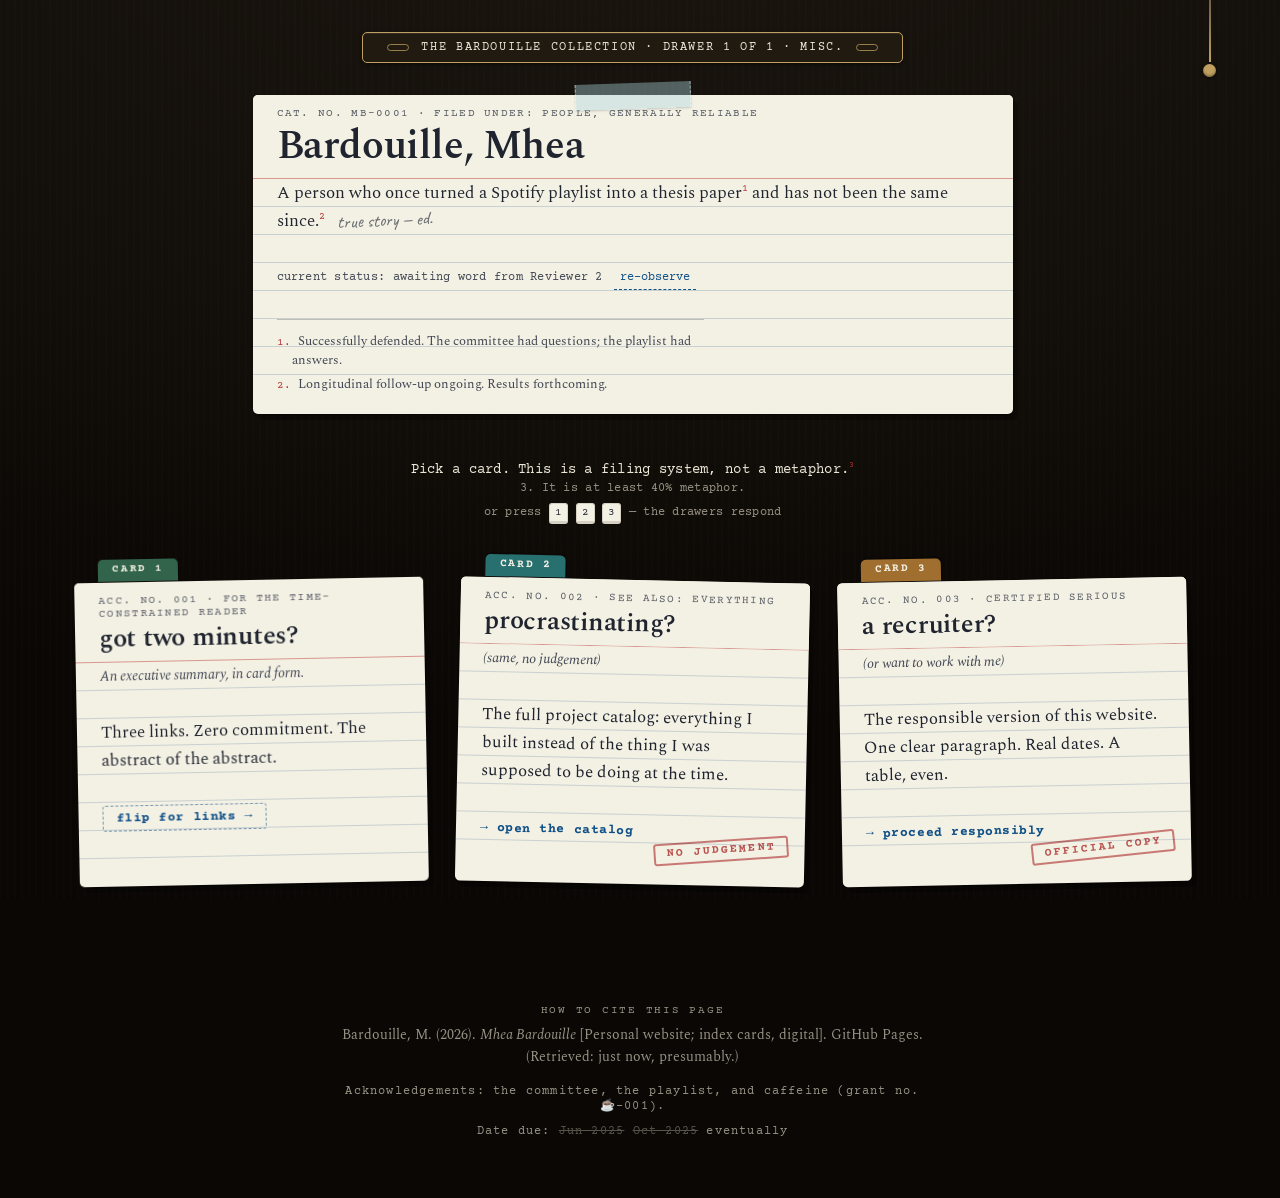
==== index.html @ 41c5c406 "Initial catalog: drawer 1 of 1" ====
<!DOCTYPE html>
<html lang="en">
<head>
  <meta charset="UTF-8">
  <meta name="viewport" content="width=device-width, initial-scale=1.0">
  <title>Bardouille, M. — The Collection</title>
  <meta name="description" content="Mhea Bardouille: a person who once turned a Spotify playlist into a thesis paper and has not been the same since. Filed under: people, generally reliable.">
  <meta property="og:title" content="Bardouille, M. — The Collection">
  <meta property="og:description" content="A person who once turned a Spotify playlist into a thesis paper and has not been the same since.">
  <meta property="og:type" content="website">
  <link rel="icon" href="data:image/svg+xml,<svg xmlns='http://www.w3.org/2000/svg' viewBox='0 0 64 64'><rect x='3' y='11' width='58' height='42' rx='5' fill='%23F1EDDE' stroke='%23B0A98F' stroke-width='2'/><path d='M3 24h58' stroke='%23C4573B' stroke-width='2.5'/><path d='M10 34h44M10 42h44' stroke='%238FA5C8' stroke-width='1.5'/></svg>">
  <link rel="preconnect" href="https://fonts.googleapis.com">
  <link rel="preconnect" href="https://fonts.gstatic.com" crossorigin>
  <link href="https://fonts.googleapis.com/css2?family=Spectral:ital,wght@0,400;0,600;0,700;1,400;1,600&amp;family=Courier+Prime:ital,wght@0,400;0,700;1,400&amp;family=Caveat:wght@500;600&amp;display=swap" rel="stylesheet">
  <link rel="stylesheet" href="styles.css">
</head>
<body data-shortcuts="drawers" data-away-title="(the drawer is still open)">
  <a class="skip-link" href="#main">Skip to the cards</a>

  <button class="lamp-cord js-only" id="lamp-cord" type="button" aria-pressed="false"
          aria-label="Toggle the desk lamp" title="the lamp (its electricity bill is a footnote)">
    <span class="cord-line"></span><span class="cord-pull"></span>
  </button>

  <header class="drawer-label">
    <span class="drawer-plate">The Bardouille Collection &middot; Drawer 1 of 1 &middot; Misc.</span>
  </header>

  <main id="main" class="page">
    <p id="interaction-feedback" class="sr-only" role="status" aria-live="polite"></p>

    <!-- The name card. Surname first; this is a catalog, not a party. -->
    <section class="card card--wide tape" aria-labelledby="site-name">
      <div class="card-head">
        <p class="catalog-no">Cat. no. MB-0001 &middot; Filed under: People, generally reliable</p>
        <h1 id="site-name">Bardouille, Mhea</h1>
      </div>
      <div class="card-body">
        <p>A person who once turned a Spotify playlist into a thesis paper<sup>1</sup> and
        has not been the same since.<sup>2</sup>
        <span class="margin-note">true story &mdash; ed.</span></p>
        <p class="tw status-line">current status: <span id="status-slot" aria-live="polite" aria-atomic="true">writing, allegedly</span>
          <button class="reroll js-only" id="status-reroll" type="button"
                  title="n.b. the status is subject to the observer effect">re-observe</button>
        </p>
        <ol class="footnotes">
          <li>Successfully defended. The committee had questions; the playlist had answers.</li>
          <li>Longitudinal follow-up ongoing. Results forthcoming.</li>
        </ol>
      </div>
    </section>

    <p class="tw desk-note">
      Pick a card. This is a filing system, not a metaphor.<sup>3</sup>
      <span class="fn-inline">3. It is at least 40% metaphor.</span>
      <span class="kbd-row">or press <kbd>1</kbd> <kbd>2</kbd> <kbd>3</kbd> &mdash; the drawers respond</span>
    </p>

    <div class="card-grid">

      <!-- CARD 1 — got two minutes? Flips over, as cards do. -->
      <div class="flip-scene">
        <div class="flip-inner">
          <section class="card flip-face flip-front" aria-labelledby="card1-title">
            <span class="tab tab--green">Card 1</span>
            <div class="card-head">
              <p class="catalog-no">Acc. no. 001 &middot; For the time-constrained reader</p>
              <h2 id="card1-title">got two minutes?</h2>
            </div>
            <div class="card-body">
              <p class="subtitle">An executive summary, in card form.</p>
              <p>Three links. Zero commitment. The abstract of the abstract.</p>
              <button class="flip-btn js-only" type="button" data-flip aria-expanded="false" aria-controls="card1-back">
                flip for links &rarr;
              </button>
              <noscript>
                <!-- The card cannot flip without JavaScript; the links appear here instead -->
                <p class="tw"><span>LinkedIn link pending</span>
                &middot; <a href="projects.html">Card 2</a>
                &middot; <a href="recruiter.html">Card 3</a></p>
              </noscript>
            </div>
          </section>

          <section class="card flip-face flip-back" id="card1-back" inert aria-hidden="true" aria-labelledby="card1-back-title">
            <div class="card-head">
              <p class="catalog-no">Reverse side &middot; As promised</p>
              <h2 id="card1-back-title">three links</h2>
            </div>
            <div class="card-body">
              <ul class="link-list">
                <li>
                  <!-- REPLACE-ME: real LinkedIn URL -->
                  <a href="#" data-placeholder="linkedin" aria-disabled="true" tabindex="-1" rel="me">Highlights &mdash; LinkedIn &#8599;</a>
                  <span class="link-note">the sanctioned summary</span>
                </li>
                <li>
                  <a href="projects.html">Actually, I have time &rarr; Card 2</a>
                  <span class="link-note">the full project catalog</span>
                </li>
                <li>
                  <a href="recruiter.html">Actually, I'm hiring &rarr; Card 3</a>
                  <span class="link-note">the responsible version</span>
                </li>
              </ul>
              <button class="flip-btn js-only" type="button" data-flip>&larr; flip back</button>
            </div>
          </section>
        </div>
      </div>

      <!-- CARD 2 — procrastinating? -->
      <a class="card card-link tilt-r" href="projects.html" aria-labelledby="card2-title">
        <span class="tab tab--teal">Card 2</span>
        <div class="card-head">
          <p class="catalog-no">Acc. no. 002 &middot; See also: everything</p>
          <h2 id="card2-title">procrastinating?</h2>
        </div>
        <div class="card-body">
          <p class="subtitle">(same, no judgement)</p>
          <p>The full project catalog: everything I built instead of the thing I was supposed to be doing at the time.</p>
          <span class="cta">&rarr; open the catalog</span>
        </div>
        <span class="stamp" aria-hidden="true">No judgement</span>
      </a>

      <!-- CARD 3 — a recruiter? -->
      <a class="card card-link tilt-l" href="recruiter.html" aria-labelledby="card3-title">
        <span class="tab tab--amber">Card 3</span>
        <div class="card-head">
          <p class="catalog-no">Acc. no. 003 &middot; Certified serious</p>
          <h2 id="card3-title">a recruiter?</h2>
        </div>
        <div class="card-body">
          <p class="subtitle">(or want to work with me)</p>
          <p>The responsible version of this website. One clear paragraph. Real dates. A table, even.</p>
          <span class="cta">&rarr; proceed responsibly</span>
        </div>
        <span class="stamp" aria-hidden="true">Official copy</span>
      </a>

    </div>
  </main>

  <footer class="colophon">
    <p class="tw colophon-label">How to cite this page</p>
    <p class="cite">
      Bardouille, M. (<span id="cite-year">2026</span>). <em>Mhea Bardouille</em>
      [Personal website; index cards, digital]. GitHub Pages.
      (Retrieved: just now, presumably.)
    </p>
    <p class="tw due">Acknowledgements: the committee, the playlist, and caffeine (grant no. &#9749;-001).</p>
    <p class="tw due">Date due: <del>Jun 2025</del> <del>Oct 2025</del> eventually</p>
  </footer>

  <script src="catalog.js" defer></script>
</body>
</html>
---- styles.css ----
/* ==========================================================================
   THE BARDOUILLE COLLECTION — card catalog stylesheet
   One researcher, filed alphabetically by surname.
   ========================================================================== */

:root {
  color-scheme: dark;

  /* The desk */
  --desk:       oklch(0.17 0.012 70);
  --desk-deep:  oklch(0.13 0.010 70);
  --desk-grain: oklch(0.20 0.014 70);

  /* The paper */
  --paper:       oklch(0.955 0.017 95);
  --paper-aged:  oklch(0.925 0.022 90);
  --paper-shade: oklch(0.86 0.020 90);

  /* The rules (the printed kind) */
  --rule-red:  oklch(0.55 0.16 25 / 0.50);
  --rule-blue: oklch(0.58 0.06 245 / 0.28);

  /* The ink */
  --ink:       oklch(0.26 0.02 265);
  --ink-soft:  oklch(0.40 0.02 265);
  --ink-faint: oklch(0.54 0.015 265);

  /* Accents — tab colors match the filing scheme, stamp is stamp-colored */
  --tab-green: oklch(0.46 0.07 160);
  --tab-teal:  oklch(0.50 0.07 195);
  --tab-amber: oklch(0.58 0.10 70);
  --stamp:     oklch(0.52 0.17 25);
  --brass:     oklch(0.72 0.09 85);
  --link-ink:  oklch(0.42 0.11 250);

  /* Type */
  --serif: 'Spectral', Georgia, 'Times New Roman', serif;
  --tw: 'Courier Prime', 'Courier New', ui-monospace, monospace;

  /* Geometry — index cards are ruled at fixed intervals; so are we */
  --line: 26px;
  --radius: 5px;
  --space-1: 0.25rem;
  --space-2: 0.5rem;
  --space-3: 0.75rem;
  --space-4: 1rem;
  --space-5: 1.5rem;
  --space-6: 2rem;
  --space-8: 3rem;

  /* Motion */
  --ease-out: cubic-bezier(0.16, 1, 0.3, 1);
  --transition-fast: all 0.14s var(--ease-out);
  --transition-base: all 0.22s var(--ease-out);

  /* Physical shadows — cards sit ON the desk, they do not float */
  --shadow-card: 0 1px 2px oklch(0 0 0 / 0.35), 5px 6px 0 oklch(0 0 0 / 0.26);
  --shadow-lift: 0 2px 5px oklch(0 0 0 / 0.35), 8px 10px 0 oklch(0 0 0 / 0.30);
}

/* --------------------------------------------------------------------------
   Base
   -------------------------------------------------------------------------- */

*, *::before, *::after { box-sizing: border-box; }

html { scroll-behavior: smooth; }

body {
  isolation: isolate;
  margin: 0;
  min-height: 100vh;
  min-height: 100dvh;
  font-family: var(--serif);
  color: var(--ink);
  background:
    repeating-linear-gradient(
      90deg,
      oklch(1 0 0 / 0.008) 0 2px,
      transparent 2px 7px
    ),
    radial-gradient(120% 90% at 50% -10%, var(--desk-grain), var(--desk) 55%, var(--desk-deep) 100%);
  background-attachment: fixed;
}

.skip-link {
  position: absolute;
  left: var(--space-4);
  top: -100px;
  z-index: 10;
  padding: var(--space-2) var(--space-4);
  background: var(--paper);
  color: var(--ink);
  font-family: var(--tw);
  font-size: 0.8rem;
  border-radius: var(--radius);
  transition: var(--transition-fast);

  &:focus-visible { top: var(--space-4); }
}

:focus-visible {
  outline: 2px solid var(--brass);
  outline-offset: 3px;
  border-radius: 2px;
}

[hidden] { display: none !important; }

/* Controls that only work with catalog.js stay out of the no-JS version. */
html:not(.js) .js-only { display: none !important; }
html:not(.js) a[href="#"][aria-disabled="true"] {
  pointer-events: none;
  cursor: default;
  color: var(--ink-faint);
  text-decoration: none;
  border-bottom-color: transparent;
}

.sr-only {
  position: absolute;
  width: 1px;
  height: 1px;
  padding: 0;
  margin: -1px;
  overflow: hidden;
  clip: rect(0, 0, 0, 0);
  white-space: nowrap;
  border: 0;
}

::selection {
  background: oklch(0.88 0.16 100 / 0.85); /* highlighter, the yellow kind */
  color: oklch(0.20 0.02 265);
}

.page {
  max-width: 1160px;
  margin: 0 auto;
  padding: var(--space-6) var(--space-5) var(--space-8);
}

/* --------------------------------------------------------------------------
   Drawer label — the brass plate at the top of every drawer
   -------------------------------------------------------------------------- */

.drawer-label {
  display: flex;
  justify-content: center;
  padding: var(--space-6) var(--space-4) 0;
}

.drawer-plate {
  display: inline-flex;
  align-items: center;
  gap: var(--space-3);
  padding: var(--space-2) var(--space-5);
  font-family: var(--tw);
  font-size: 0.72rem;
  letter-spacing: 0.14em;
  text-transform: uppercase;
  color: var(--paper-aged);
  background: oklch(0.22 0.02 80);
  border: 1px solid var(--brass);
  border-radius: var(--radius);
  box-shadow:
    inset 0 1px 0 oklch(1 0 0 / 0.08),
    0 2px 4px oklch(0 0 0 / 0.4);

  /* The drawer handle, purely ceremonial */
  &::before, &::after {
    content: "";
    width: 22px;
    height: 7px;
    border: 1.5px solid var(--brass);
    border-radius: 4px;
    opacity: 0.75;
  }
}

@media (max-width: 480px) {
  .drawer-plate {
    max-width: calc(100vw - 2rem);
    flex-wrap: wrap;
    justify-content: center;
    gap: var(--space-2);
    padding-inline: var(--space-3);
    line-height: 1.4;
    text-align: center;
  }

  .drawer-plate::before,
  .drawer-plate::after { display: none; }
}

.breadcrumb {
  display: block;
  width: fit-content;
  margin: var(--space-5) auto 0;
  font-family: var(--tw);
  font-size: 0.78rem;
  letter-spacing: 0.08em;
  color: var(--paper-aged);
  text-decoration: none;
  border-bottom: 1px dashed oklch(0.72 0.09 85 / 0.5);
  padding-bottom: 2px;
  transition: var(--transition-fast);

  &:hover { color: var(--brass); border-bottom-style: solid; }
}

/* --------------------------------------------------------------------------
   The index card
   -------------------------------------------------------------------------- */

.card {
  position: relative;
  display: flex;
  flex-direction: column;
  background: var(--paper);
  border-radius: var(--radius);
  box-shadow: var(--shadow-card);
  color: var(--ink);
  /* Tilt: cards were filed by hand */
  --tilt: 0deg;
  transform: rotate(var(--tilt));
}

.tilt-l { --tilt: -1.1deg; }
.tilt-r { --tilt: 1.2deg; }

.card-head {
  padding: var(--space-3) var(--space-5) var(--space-2);
  background: var(--paper);
  border-bottom: 1.5px solid var(--rule-red);
  border-radius: var(--radius) var(--radius) 0 0;

  h1, h2, h3 {
    margin: 0;
    font-weight: 600;
    letter-spacing: -0.01em;
    line-height: 1.15;
  }
}

.card-body {
  flex: 1;
  padding: 0 var(--space-5) var(--space-4);
  line-height: var(--line);
  font-size: 1rem;
  /* Ruled lines, phase-locked to the text sitting on them */
  background-image: repeating-linear-gradient(
    to bottom,
    transparent 0 calc(var(--line) - 1px),
    var(--rule-blue) calc(var(--line) - 1px) var(--line)
  );
  background-origin: content-box;

  p { margin: 0 0 var(--space-3); }
  p:last-child { margin-bottom: 0; }
}

.card--wide {
  max-width: 760px;
  margin-inline: auto;
}

/* Catalog metadata line above the title */
.catalog-no {
  margin: 0 0 var(--space-1);
  font-family: var(--tw);
  font-size: 0.68rem;
  letter-spacing: 0.12em;
  text-transform: uppercase;
  color: var(--ink-faint);
}

/* --------------------------------------------------------------------------
   Tabs — the part of the divider that sticks up out of the drawer
   -------------------------------------------------------------------------- */

.tab {
  position: absolute;
  top: -1.45rem;
  left: var(--space-5);
  padding: 0.2rem 0.9rem 0.35rem;
  font-family: var(--tw);
  font-size: 0.7rem;
  font-weight: 700;
  letter-spacing: 0.14em;
  text-transform: uppercase;
  color: var(--paper);
  border-radius: var(--radius) var(--radius) 0 0;
  box-shadow: 2px -2px 0 oklch(0 0 0 / 0.18);
}

.tab--green { background: var(--tab-green); }
.tab--teal  { background: var(--tab-teal); }
.tab--amber { background: var(--tab-amber); }

/* --------------------------------------------------------------------------
   Stamps — wielded with bureaucratic confidence
   -------------------------------------------------------------------------- */

.stamp {
  position: absolute;
  right: var(--space-4);
  bottom: var(--space-5);
  padding: 0.15rem 0.7rem;
  font-family: var(--tw);
  font-size: 0.72rem;
  font-weight: 700;
  letter-spacing: 0.18em;
  text-transform: uppercase;
  color: var(--stamp);
  border: 2px solid oklch(0.52 0.17 25 / 0.75);
  border-radius: 3px;
  transform: rotate(-5deg);
  opacity: 0.82;
  pointer-events: none;
  mix-blend-mode: multiply;
}

/* --------------------------------------------------------------------------
   Typewriter utilities
   -------------------------------------------------------------------------- */

.tw {
  font-family: var(--tw);
  font-size: 0.82rem;
  letter-spacing: 0.02em;
}

.desk-note {
  margin: var(--space-8) auto var(--space-6);
  max-width: 640px;
  text-align: center;
  color: var(--paper-aged);
  font-size: 0.85rem;

  .fn-inline {
    display: block;
    margin-top: var(--space-1);
    font-size: 0.72rem;
    color: oklch(0.66 0.02 85);
  }
}

sup {
  font-size: 0.62em;
  line-height: 0;
  color: var(--stamp);
  font-family: var(--tw);
}

.footnotes {
  margin: var(--space-4) 0 0;
  padding: var(--space-3) 0 0;
  border-top: 1px solid oklch(0.26 0.02 265 / 0.25);
  width: 60%;
  min-width: 0;
  list-style: none;
  counter-reset: fn;
  font-size: 0.8rem;
  line-height: 1.5;
  color: var(--ink-soft);

  li {
    counter-increment: fn;
    padding-left: 1.2em;
    text-indent: -1.2em;
    margin-bottom: var(--space-1);

    &::before {
      content: counter(fn) ". ";
      font-family: var(--tw);
      color: var(--stamp);
      font-size: 0.85em;
    }
  }
}

/* --------------------------------------------------------------------------
   Card grid — the drawer, viewed from above
   -------------------------------------------------------------------------- */

.card-grid {
  container-type: inline-size;
  display: grid;
  grid-template-columns: repeat(auto-fit, minmax(290px, 1fr));
  grid-template-columns: repeat(auto-fit, minmax(min(100%, 290px), 1fr));
  gap: var(--space-8) var(--space-6);
  padding-top: var(--space-5); /* room for tabs */
  align-items: stretch;
}

@container (max-width: 700px) {
  .card, .flip-scene { --tilt: 0deg; }
  .card-head, .card-body { padding-inline: var(--space-4); }
}

@media (max-width: 420px) {
  .footnotes { width: 100%; }
}

/* --------------------------------------------------------------------------
   Link cards (Cards 2 & 3) — the entire card is the handle
   -------------------------------------------------------------------------- */

.card-link {
  text-decoration: none;
  transition: var(--transition-base);

  .cta {
    margin-top: auto;
    padding-top: var(--space-3);
    font-family: var(--tw);
    font-size: 0.82rem;
    font-weight: 700;
    letter-spacing: 0.04em;
    color: var(--link-ink);
  }

  &:hover {
    transform: rotate(0deg) translate(-3px, -4px);
    box-shadow: var(--shadow-lift);

    .cta { text-decoration: underline; text-underline-offset: 3px; }
  }

  &:active {
    transform: rotate(0deg) translate(2px, 2px);
    box-shadow: 0 1px 2px oklch(0 0 0 / 0.35), 2px 2px 0 oklch(0 0 0 / 0.26);
  }
}

.subtitle {
  margin: 0;
  font-style: italic;
  font-size: 0.88rem;
  color: var(--ink-soft);
}

/* --------------------------------------------------------------------------
   Card 1 — the flip card. Physically rotates, as cards do.
   -------------------------------------------------------------------------- */

/* Tilted like the others, but the tilt is static: a card with a button on it
   should not move the button while you reach for it. */
.flip-scene {
  perspective: 1400px;
  position: relative;
  --tilt: -1.1deg;
  transform: rotate(var(--tilt));
}

.flip-inner {
  /* Both faces share one grid cell, so the card is as tall as its taller side */
  display: grid;
  height: 100%;
  transform-style: preserve-3d;
  transition: transform 0.65s var(--ease-out);
}

/* State lives on the button's aria-expanded; CSS reads it via :has() */
.flip-scene:has([aria-expanded="true"]) .flip-inner {
  transform: rotateY(180deg);
}

.flip-face {
  grid-area: 1 / 1;
  backface-visibility: hidden;
}

.flip-back {
  transform: rotateY(180deg);
  background: var(--paper-aged); /* the back of the card has seen things */
}

.flip-btn {
  margin-top: auto;
  align-self: flex-start;
  padding: 0.3rem 0.8rem;
  font-family: var(--tw);
  font-size: 0.82rem;
  font-weight: 700;
  letter-spacing: 0.04em;
  color: var(--link-ink);
  background: transparent;
  border: 1px dashed oklch(0.42 0.11 250 / 0.55);
  border-radius: 3px;
  cursor: pointer;
  transition: var(--transition-fast);

  &:hover {
    background: color-mix(in oklch, var(--link-ink) 8%, transparent);
    border-style: solid;
  }
}

.link-list {
  margin: 0;
  padding: 0;
  list-style: none;

  li { margin-bottom: var(--space-2); }

  a {
    color: var(--link-ink);
    font-weight: 600;
    text-decoration: underline;
    text-decoration-color: oklch(0.42 0.11 250 / 0.4);
    text-underline-offset: 3px;
    transition: var(--transition-fast);

    &:hover { text-decoration-color: var(--link-ink); }
  }

  .link-note {
    display: block;
    font-size: 0.78rem;
    font-style: italic;
    color: var(--ink-soft);
  }
}

/* --------------------------------------------------------------------------
   Project catalog cards
   -------------------------------------------------------------------------- */

.meta {
  margin: 0 0 var(--space-3);
  font-family: var(--tw);
  font-size: 0.8rem;

  > div { display: flex; gap: var(--space-2); }

  dt {
    color: var(--ink-faint);
    min-width: 5.5em;
  }

  dd { margin: 0; font-weight: 700; }
}

.proj .cta {
  display: inline-block;
  margin-top: var(--space-2);
  font-family: var(--tw);
  font-size: 0.82rem;
  font-weight: 700;
  color: var(--link-ink);
  text-decoration: none;
  border-bottom: 1px solid oklch(0.42 0.11 250 / 0.4);
  transition: var(--transition-fast);

  &:hover { border-bottom-color: var(--link-ink); }
}

.card--blank {
  justify-content: center;
  align-items: center;
  border: 2px dashed oklch(0.26 0.02 265 / 0.3);
  background: oklch(0.955 0.017 95 / 0.55);
  box-shadow: none;
  text-align: center;
  color: var(--ink-soft);
  font-style: italic;
  padding: var(--space-6);
}

/* Scroll reveal for catalog cards — pure CSS, respectfully optional */
@media (prefers-reduced-motion: no-preference) {
  @keyframes card-in {
    from { opacity: 0; transform: rotate(var(--tilt)) translateY(18px); }
    to   { opacity: 1; transform: rotate(var(--tilt)) translateY(0); }
  }

  .card-grid > .card,
  .card-grid > .flip-scene {
    animation: card-in linear both;
    animation-timeline: view();
    animation-range: entry 0% entry 28%;
  }
}

@media (prefers-reduced-motion: reduce) {
  .flip-inner { transition: none; }
  html { scroll-behavior: auto; }
}

/* --------------------------------------------------------------------------
   The Responsible Version (recruiter page)
   -------------------------------------------------------------------------- */

.cv-stack {
  display: flex;
  flex-direction: column;
  gap: var(--space-6);
  max-width: 820px;
  margin: 0 auto;
  padding-top: var(--space-5);
}

.cv-entry {
  margin-bottom: var(--space-4);

  &:last-child { margin-bottom: 0; }

  .cv-role {
    margin: 0;
    font-weight: 700;
    font-size: 1.02rem;
  }

  .cv-where {
    font-family: var(--tw);
    font-size: 0.78rem;
    letter-spacing: 0.04em;
    color: var(--ink-soft);
  }

  ul {
    margin: var(--space-1) 0 0;
    padding-left: 1.2em;
    font-size: 0.95rem;
  }
}

.skill-group {
  margin-bottom: var(--space-3);

  .skill-label {
    font-family: var(--tw);
    font-size: 0.72rem;
    letter-spacing: 0.12em;
    text-transform: uppercase;
    color: var(--ink-faint);
    margin: 0 0 var(--space-2);
  }
}

.chips {
  display: flex;
  flex-wrap: wrap;
  gap: var(--space-2);
  margin: 0;
  padding: 0;
  list-style: none;

  li {
    padding: 0.1rem 0.65rem;
    font-family: var(--tw);
    font-size: 0.78rem;
    background: var(--paper-aged);
    border: 1px solid oklch(0.26 0.02 265 / 0.28);
    border-radius: 3px;
  }
}

.table-wrap { overflow-x: auto; }

.pub-table {
  width: 100%;
  min-width: 42rem;
  border-collapse: collapse;
  font-size: 0.92rem;

  th {
    padding: var(--space-2) var(--space-3);
    text-align: left;
    font-family: var(--tw);
    font-size: 0.68rem;
    font-weight: 700;
    letter-spacing: 0.12em;
    text-transform: uppercase;
    color: var(--ink-faint);
    border-bottom: 2px solid var(--rule-red);
  }

  td {
    padding: var(--space-2) var(--space-3);
    border-bottom: 1px solid var(--rule-blue);
    vertical-align: top;
  }

  tbody tr { transition: var(--transition-fast); }
  tbody tr:hover { background: var(--paper-aged); }

  a { color: var(--link-ink); }
}

/* --------------------------------------------------------------------------
   Colophon — every collection has one
   -------------------------------------------------------------------------- */

.colophon {
  max-width: 640px;
  margin: var(--space-8) auto 0;
  padding: var(--space-5) var(--space-5) var(--space-8);
  text-align: center;
  color: oklch(0.66 0.02 85);

  .colophon-label {
    font-size: 0.68rem;
    letter-spacing: 0.16em;
    text-transform: uppercase;
    margin: 0 0 var(--space-2);
  }

  .cite {
    margin: 0 0 var(--space-4);
    font-size: 0.85rem;
    font-style: normal;
    line-height: 1.6;
  }

  .due {
    font-size: 0.75rem;
    letter-spacing: 0.1em;

    del { opacity: 0.55; }
  }
}

/* --------------------------------------------------------------------------
   Whimsy annex — everything below is unnecessary, which is why it matters
   -------------------------------------------------------------------------- */

/* The desk lamp. Pull the cord for after-hours cataloguing. */
.lamp-cord {
  position: fixed;
  top: 0;
  right: clamp(1.25rem, 5vw, 3.5rem);
  z-index: 20;
  display: flex;
  flex-direction: column;
  align-items: center;
  padding: 0 8px 8px;
  background: none;
  border: none;
  cursor: pointer;
  transform-origin: top center;
}

.cord-line {
  width: 2px;
  height: 62px;
  background: linear-gradient(to bottom, oklch(0.50 0.04 85), var(--brass));
}

.cord-pull {
  width: 13px;
  height: 13px;
  margin-top: 2px;
  border-radius: 50%;
  background: var(--brass);
  box-shadow: 0 1px 3px oklch(0 0 0 / 0.5), inset 0 -2px 2px oklch(0 0 0 / 0.25);
  transition: var(--transition-fast);
}

.lamp-cord:hover .cord-pull { transform: translateY(3px); }

@media (prefers-reduced-motion: no-preference) {
  .lamp-cord.swinging { animation: cord-swing 0.9s var(--ease-out); }

  @keyframes cord-swing {
    25%  { transform: rotate(7deg); }
    60%  { transform: rotate(-5deg); }
    100% { transform: rotate(0deg); }
  }
}

/* After hours: one uniform layer of dusk over the whole desk */
body::after {
  content: "";
  position: fixed;
  inset: 0;
  z-index: 5;
  pointer-events: none;
  background: oklch(0.06 0.01 70);
  opacity: 0;
  transition: opacity 0.5s var(--ease-out);
}

body[data-lamp="off"]::after { opacity: 0.4; }

/* Pencil marginalia — annotations nobody requested */
.margin-note {
  display: inline-block;
  font-family: 'Caveat', cursive;
  font-size: 1.15rem;
  line-height: 1.1;
  color: oklch(0.45 0.015 260 / 0.85);
  transform: rotate(-2.5deg);
  margin-left: var(--space-2);
}

.margin-note--right {
  display: block;
  text-align: right;
  margin-top: var(--space-2);
  transform: rotate(-1.5deg);
}

/* Washi tape: holding the name card to the desk since [year unknown] */
.tape::before {
  content: "";
  position: absolute;
  top: -12px;
  left: 50%;
  width: 116px;
  height: 26px;
  transform: translateX(-50%) rotate(-2deg);
  background: oklch(0.85 0.045 210 / 0.4);
  border-left: 1px dashed oklch(1 0 0 / 0.5);
  border-right: 1px dashed oklch(1 0 0 / 0.5);
  box-shadow: 0 1px 2px oklch(0 0 0 / 0.15);
}

/* Coffee ring — evidence of process */
.coffee-ring::after {
  content: "";
  position: absolute;
  top: 14px;
  right: 44px;
  width: 66px;
  height: 60px;
  border: 7px solid oklch(0.52 0.09 55 / 0.2);
  border-radius: 50%;
  transform: rotate(-9deg);
  mix-blend-mode: multiply;
  pointer-events: none;
}

/* Barcode. It encodes nothing. */
.barcode {
  position: absolute;
  left: var(--space-5);
  bottom: var(--space-4);
  width: 96px;
  height: 24px;
  opacity: 0.7;
  background: repeating-linear-gradient(
    90deg,
    var(--ink) 0 2px, transparent 2px 4px,
    var(--ink) 4px 7px, transparent 7px 8px,
    var(--ink) 8px 9px, transparent 9px 12px
  );
}

.has-barcode .card-body { padding-bottom: calc(var(--space-6) + 24px); }

/* Keyboard keys, index-card colored */
kbd {
  display: inline-block;
  min-width: 18px;
  padding: 0 5px;
  background: var(--paper);
  color: var(--ink);
  border: 1px solid var(--paper-shade);
  border-bottom-width: 3px;
  border-radius: 3px;
  font-family: var(--tw);
  font-size: 0.68rem;
  line-height: 1.6;
  text-align: center;
}

.kbd-row {
  display: block;
  margin-top: var(--space-2);
  font-size: 0.72rem;
  color: oklch(0.66 0.02 85);
}

/* Current status — subject to the observer effect */
.status-line {
  margin-top: var(--space-2);
  font-size: 0.78rem;
  color: var(--ink-soft);
}

.reroll {
  padding: 0 2px;
  margin-left: var(--space-1);
  background: none;
  border: none;
  border-bottom: 1px dashed currentColor;
  font-family: var(--tw);
  font-size: 0.72rem;
  color: var(--link-ink);
  cursor: pointer;

  &:hover { border-bottom-style: solid; }
}

/* Search the holdings */
.search-row {
  display: flex;
  flex-wrap: wrap;
  align-items: baseline;
  gap: var(--space-2);
  margin: var(--space-2) 0 0;

  label { color: var(--ink-faint); }

  input {
    flex: 1;
    min-width: 150px;
    padding: 2px 4px;
    background: transparent;
    border: none;
    border-bottom: 1.5px dashed oklch(0.26 0.02 265 / 0.4);
    font-family: var(--tw);
    font-size: 0.85rem;
    color: var(--ink);

    &:focus-visible {
      outline: 2px solid var(--brass);
      outline-offset: 3px;
      border-bottom: 1.5px solid var(--link-ink);
    }
  }

  .count {
    font-size: 0.72rem;
    color: var(--ink-faint);
    white-space: nowrap;
  }
}

/* Stamps press slightly harder when the card is considered */
.card-link .stamp { transition: transform 0.25s var(--ease-out); }
.card-link:hover .stamp { transform: rotate(-3deg) scale(1.06); }

/* --------------------------------------------------------------------------
   Print — because someone will print the recruiter page, and that is fine
   -------------------------------------------------------------------------- */

@media print {
  body { background: oklch(1 0 0); }
  body::before,
  body::after { display: none; }
  .card, .flip-scene { --tilt: 0deg; box-shadow: none; border: 1px solid var(--paper-shade); }
  .drawer-label, .breadcrumb, .colophon .due,
  .lamp-cord, .flip-btn, .reroll, .search-row, .kbd-row,
  .margin-note, .barcode { display: none; }
  .tape::before, .coffee-ring::after { display: none; }
}

/* ==========================================================================
   FLUID EDITION ANNEX
   Later rules deliberately override the sections above so the fluid variant
   stays diffable against the original stylesheet.
   ========================================================================== */

:root {
  /* Paper has momentum: a slight overshoot for physical moves */
  --ease-spring: cubic-bezier(0.34, 1.56, 0.64, 1);
  --ease-flip:   cubic-bezier(0.30, 1.25, 0.55, 1);
  /* Darker faint ink — the tiny uppercase metadata earns its contrast */
  --ink-faint: oklch(0.48 0.015 265);
}

/* --------------------------------------------------------------------------
   Cross-document view transitions — pages change like cards in one drawer.
   Unsupported browsers simply navigate; nothing is lost.
   -------------------------------------------------------------------------- */

@view-transition { navigation: auto; }

::view-transition-old(root) { animation-duration: 0.22s; }
::view-transition-new(root) { animation-duration: 0.30s; }

/* The drawer plate morphs from page to page; the lamp cord holds still */
.drawer-plate { view-transition-name: drawer-plate; }
.lamp-cord    { view-transition-name: lamp-cord; }

@media (prefers-reduced-motion: reduce) {
  @view-transition { navigation: none; }

  /* Belt and suspenders for engines that ignore the nested rule above */
  ::view-transition-group(*),
  ::view-transition-old(*),
  ::view-transition-new(*) { animation: none !important; }
}

/* --------------------------------------------------------------------------
   Fluid type and spacing — clamp() instead of breakpoints
   -------------------------------------------------------------------------- */

.card-head h1 { font-size: clamp(1.7rem, 1.15rem + 2.2vw, 2.5rem); text-wrap: balance; }
.card-head h2 { font-size: clamp(1.28rem, 1.08rem + 0.8vw, 1.6rem); text-wrap: balance; }
.card-body p  { text-wrap: pretty; }

.page {
  padding: clamp(1.25rem, 3vw, 2rem) clamp(1rem, 3vw, 1.5rem) clamp(2rem, 5vw, 3rem);
}

.card-grid {
  gap: clamp(2.2rem, 1.6rem + 2vw, 3rem) clamp(1.25rem, 2.5vw, 2rem);
}

html { scrollbar-gutter: stable; }

/* --------------------------------------------------------------------------
   The desk holds still on every engine — background-attachment: fixed is
   ignored on iOS Safari, so the desk is painted on a fixed layer instead.
   -------------------------------------------------------------------------- */

body { background: var(--desk-deep); }

body::before {
  content: "";
  position: fixed;
  inset: 0;
  z-index: -1;
  pointer-events: none;
  background:
    repeating-linear-gradient(90deg, oklch(1 0 0 / 0.008) 0 2px, transparent 2px 7px),
    radial-gradient(120% 90% at 50% -10%, var(--desk-grain), var(--desk) 55%, var(--desk-deep) 100%);
}

/* --------------------------------------------------------------------------
   Springier paper
   -------------------------------------------------------------------------- */

.card-link {
  transition:
    transform 0.38s var(--ease-spring),
    box-shadow 0.38s var(--ease-out);
}

.flip-inner { transition: transform 0.7s var(--ease-flip); }

.proj .cta {
  transition: transform 0.3s var(--ease-spring), border-color 0.14s var(--ease-out);

  &:hover { transform: translateX(4px); }
}

.card-link .stamp { transition: transform 0.3s var(--ease-spring); }

.cord-pull { transition: transform 0.3s var(--ease-spring); }

/* --------------------------------------------------------------------------
   The status settles in when observed
   -------------------------------------------------------------------------- */

@media (prefers-reduced-motion: no-preference) {
  #status-slot.observed {
    display: inline-block;
    animation: settle-in 0.45s var(--ease-spring);
  }

  @keyframes settle-in {
    from { opacity: 0; transform: translateY(4px) rotate(-0.5deg); }
    to   { opacity: 1; transform: none; }
  }
}

/* Bigger target for the smallest button on the site */
.reroll { padding: 2px 6px; }

/* --------------------------------------------------------------------------
   The empty state eases in, courtesy of @starting-style
   -------------------------------------------------------------------------- */

#no-results {
  opacity: 1;
  transition: opacity 0.35s var(--ease-out), display 0.35s allow-discrete;

  @starting-style { opacity: 0; }
}

/* After-hours, slightly gentler on the eyes */
body[data-lamp="off"]::after { opacity: 0.36; }

/* --------------------------------------------------------------------------
   REVIEW ANNEX — adopted findings from the cross-model review, verified
   -------------------------------------------------------------------------- */

/* Flip no longer depends on :has(): JS toggles the class, :has() is backup */
.flip-scene.is-flipped .flip-inner { transform: rotateY(180deg); }

/* Skip-link reveal, flattened for engines without native CSS nesting */
.skip-link:focus-visible { top: var(--space-4); }

/* Fluid ruling: the lines and the text on them scale together */
:root { --line: clamp(24px, 22px + 0.5vw, 28px); }
.card-body { font-size: clamp(0.96rem, 0.9rem + 0.25vw, 1.05rem); }

/* Paragraph rhythm locked to the printed ruling: skip a line, like on paper */
.card-body p { margin: 0 0 var(--line); }

/* The search row gets room to breathe on the ruled lines */
.search-row { padding-block: 0.25rem; }
.search-row input { line-height: 1.4; }

/* Anchor jumps land with a little headroom */
html { scroll-padding-top: 2rem; }

/* Reroll: small button, honest hit target */
.reroll { min-block-size: 24px; }

/* After hours, the desk notes stay legible under the dusk layer */
body[data-lamp="off"] .desk-note .fn-inline,
body[data-lamp="off"] .kbd-row,
body[data-lamp="off"] .colophon { color: oklch(0.82 0.02 85); }

/* Placeholder links: the card is not filed yet, and says so physically */
a[href="#"].cta { cursor: help; }

@media (prefers-reduced-motion: no-preference) {
  .card.not-filed { animation: not-filed 0.4s var(--ease-out); }

  @keyframes not-filed {
    25% { transform: rotate(var(--tilt)) translateX(-4px); }
    75% { transform: rotate(var(--tilt)) translateX(4px); }
  }
}

/* Print: no card is ever split across pages; the table prints whole */
@media print {
  .card { break-inside: avoid; page-break-inside: avoid; }
  .table-wrap { overflow: visible; }
  .pub-table { min-width: 0; }
}

/* Honor reduced motion across the interaction and ambient layers. */
@media (prefers-reduced-motion: reduce) {
  *, *::before, *::after {
    animation-duration: 0.01ms !important;
    animation-iteration-count: 1 !important;
    transition-duration: 0.01ms !important;
    scroll-behavior: auto !important;
  }

  body::after { transition: none; }
}
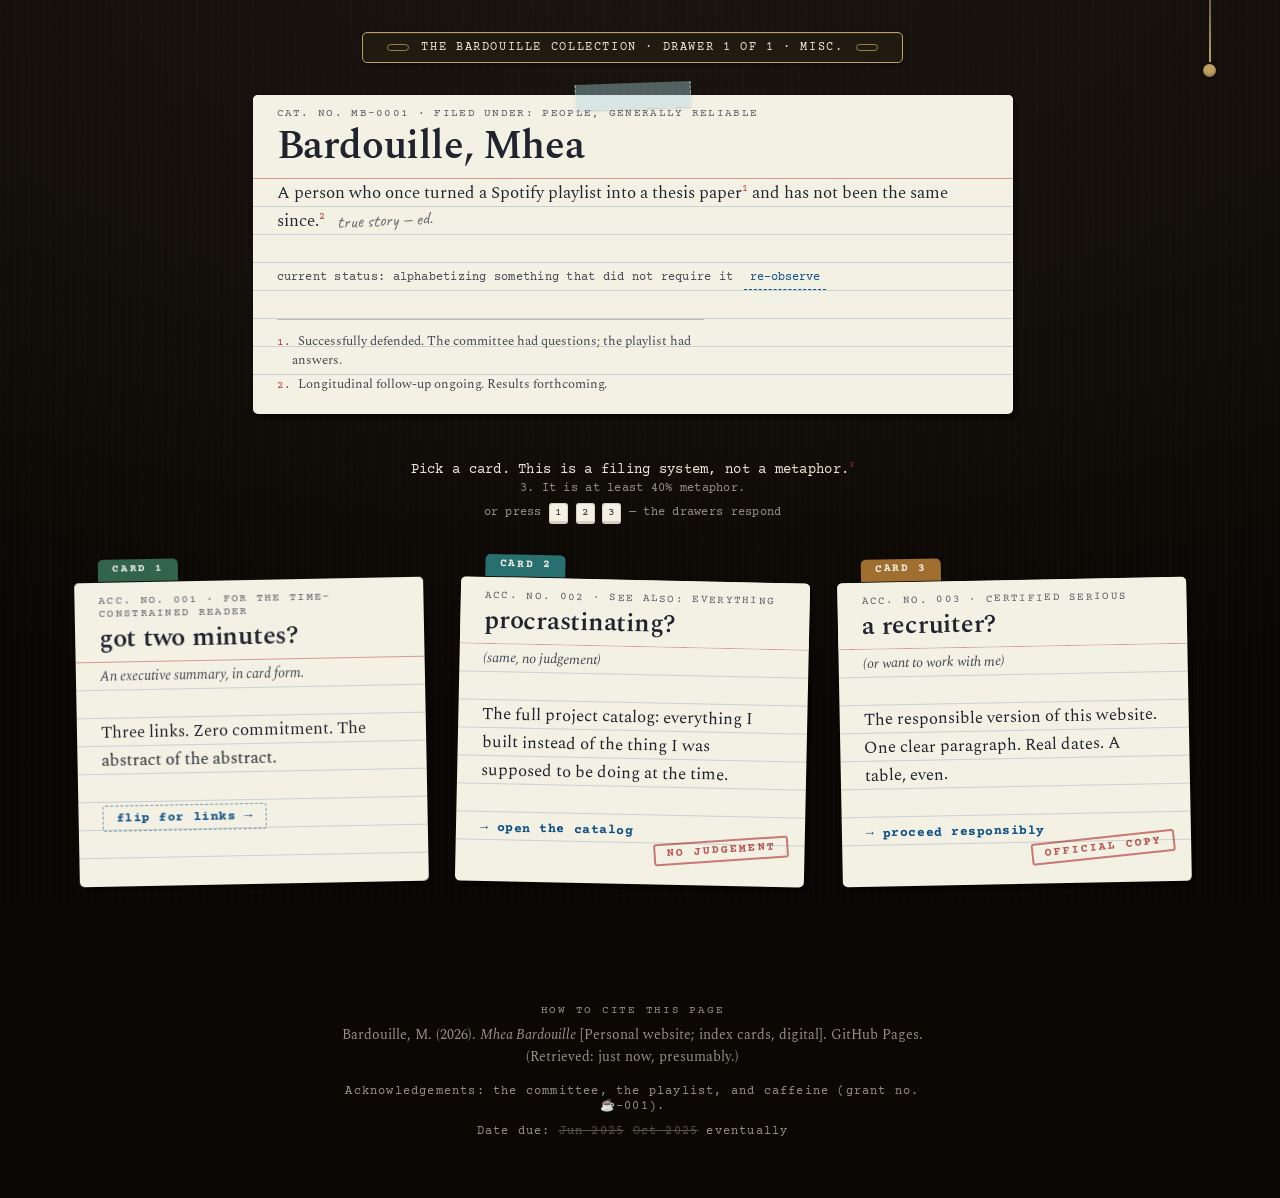
==== commit 047d670a: "LINKEDIN LINK" ====
--- a/index.html
+++ b/index.html
@@ -75,7 +75,7 @@
               </button>
               <noscript>
                 <!-- The card cannot flip without JavaScript; the links appear here instead -->
-                <p class="tw"><span>LinkedIn link pending</span>
+                <p class="tw"><span>https://www.linkedin.com/in/mhea-bardouille/</span>
                 &middot; <a href="projects.html">Card 2</a>
                 &middot; <a href="recruiter.html">Card 3</a></p>
               </noscript>
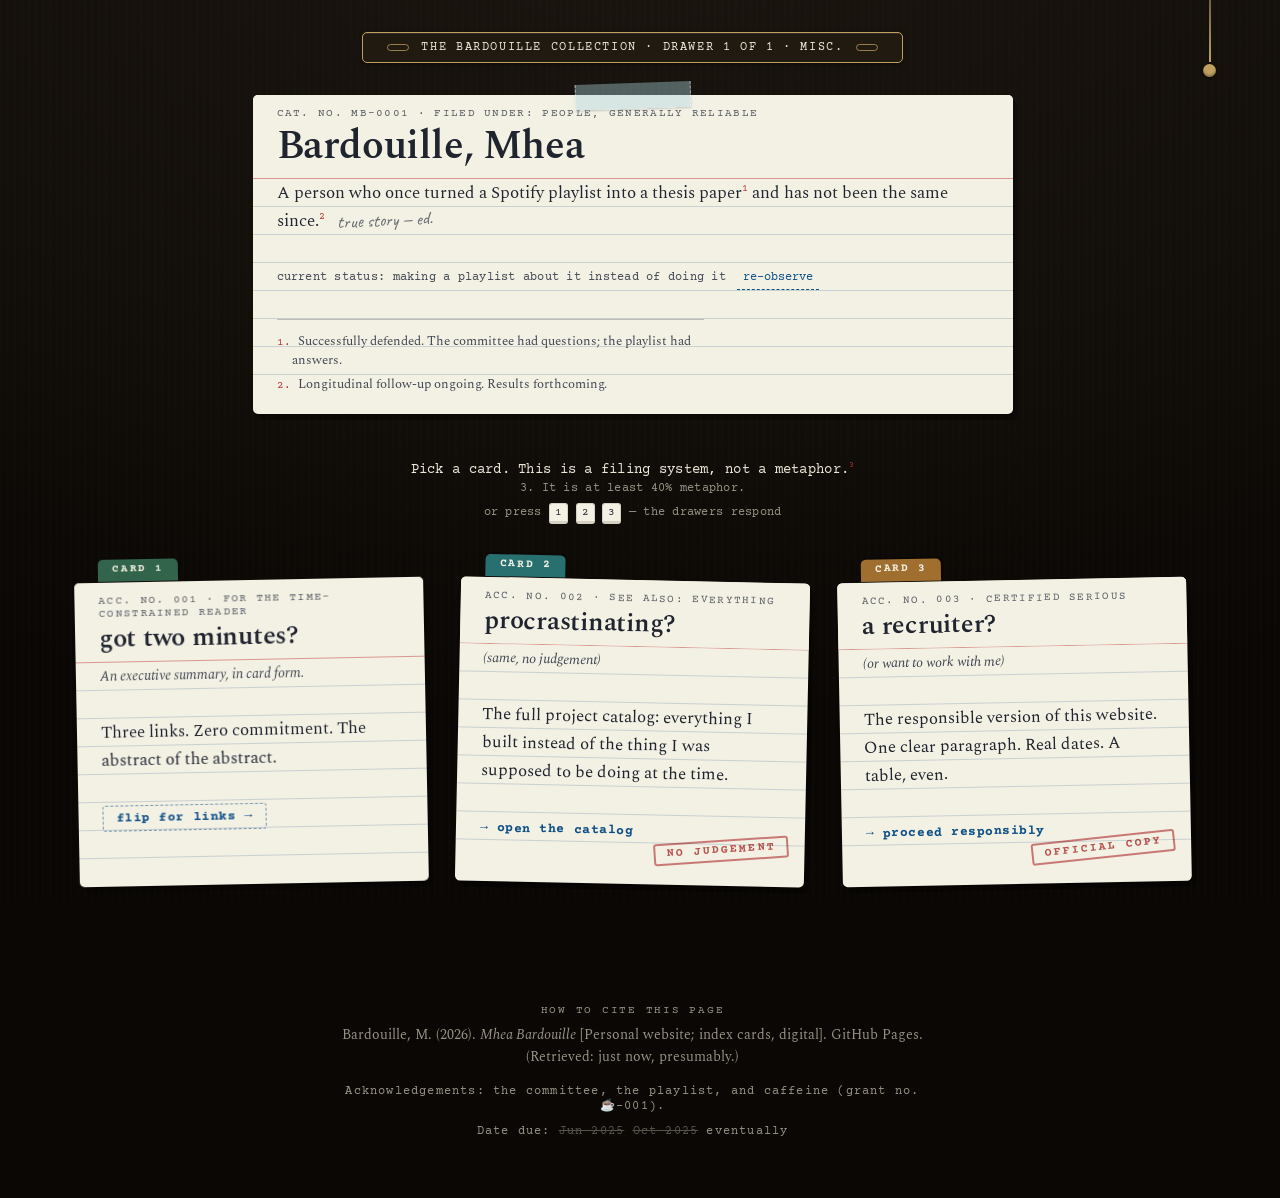
==== commit 91aa1a14: "LinkedIn Link Update" ====
--- a/index.html
+++ b/index.html
@@ -75,7 +75,7 @@
               </button>
               <noscript>
                 <!-- The card cannot flip without JavaScript; the links appear here instead -->
-                <p class="tw"><span>https://www.linkedin.com/in/mhea-bardouille/</span>
+                <p class="tw"><span>LinkedIn link pending</span>
                 &middot; <a href="projects.html">Card 2</a>
                 &middot; <a href="recruiter.html">Card 3</a></p>
               </noscript>
@@ -91,7 +91,7 @@
               <ul class="link-list">
                 <li>
                   <!-- REPLACE-ME: real LinkedIn URL -->
-                  <a href="#" data-placeholder="linkedin" aria-disabled="true" tabindex="-1" rel="me">Highlights &mdash; LinkedIn &#8599;</a>
+                  <a href="https://www.linkedin.com/in/mhea-bardouille/" aria-disabled="true" tabindex="-1" rel="me">Highlights &mdash; LinkedIn &#8599;</a>
                   <span class="link-note">the sanctioned summary</span>
                 </li>
                 <li>
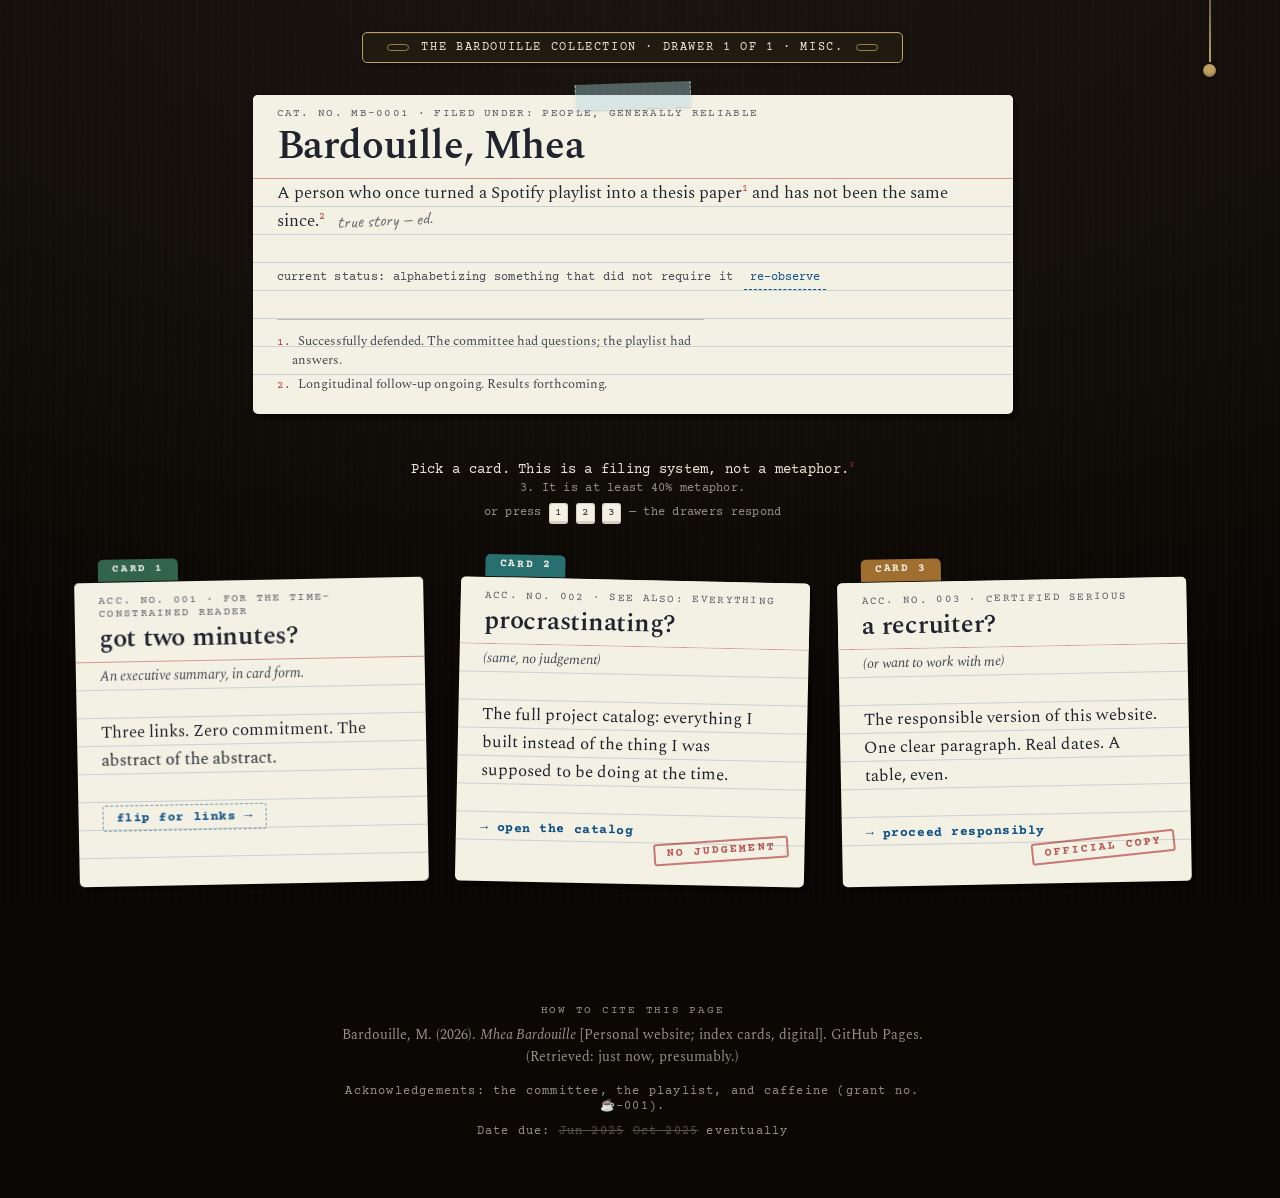
==== commit 4e6cd73a: "LINKEDIN LINK UPDATE TARGET BLANK" ====
--- a/index.html
+++ b/index.html
@@ -91,7 +91,7 @@
               <ul class="link-list">
                 <li>
                   <!-- REPLACE-ME: real LinkedIn URL -->
-                  <a href="https://www.linkedin.com/in/mhea-bardouille/" aria-disabled="true" tabindex="-1" rel="me">Highlights &mdash; LinkedIn &#8599;</a>
+                  <a href="https://www.linkedin.com/in/mhea-bardouille/" target="_blank" rel="noopener noreferrer">Highlights &mdash; LinkedIn ↗</a>
                   <span class="link-note">the sanctioned summary</span>
                 </li>
                 <li>
